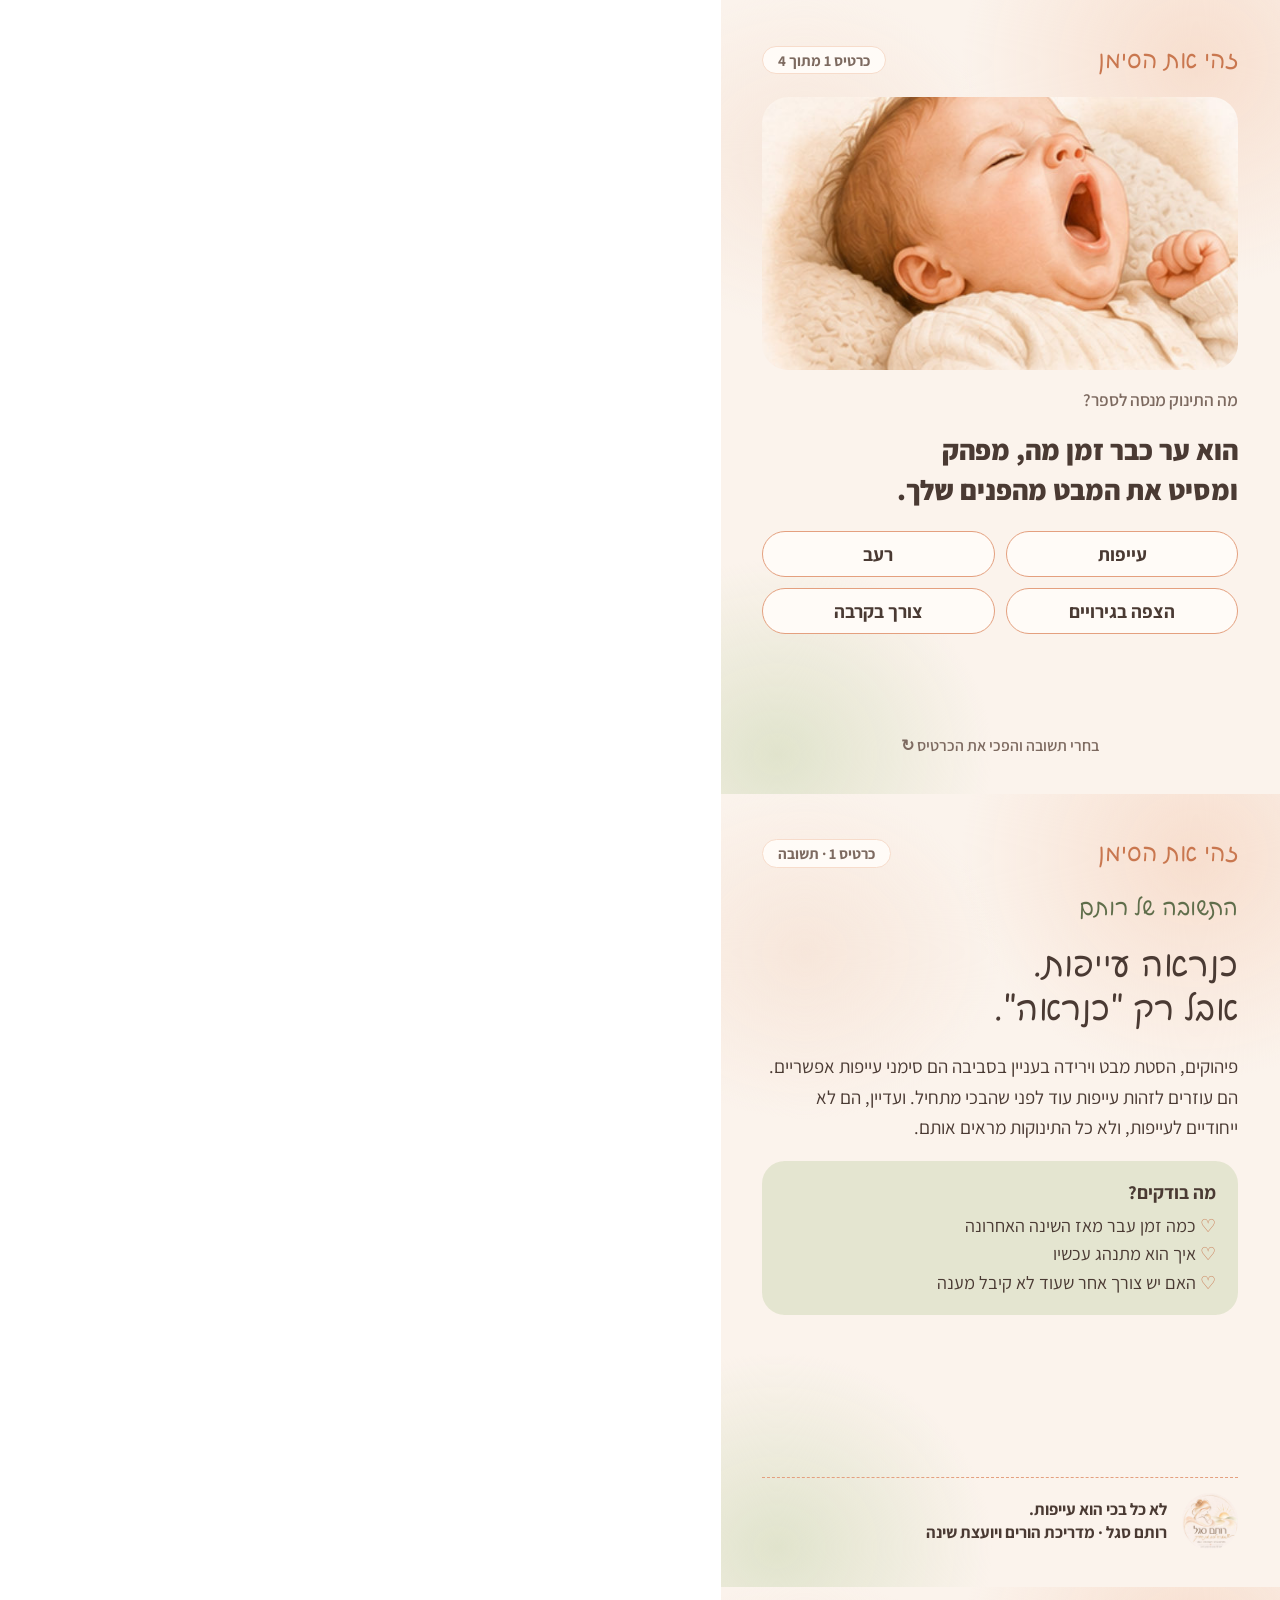
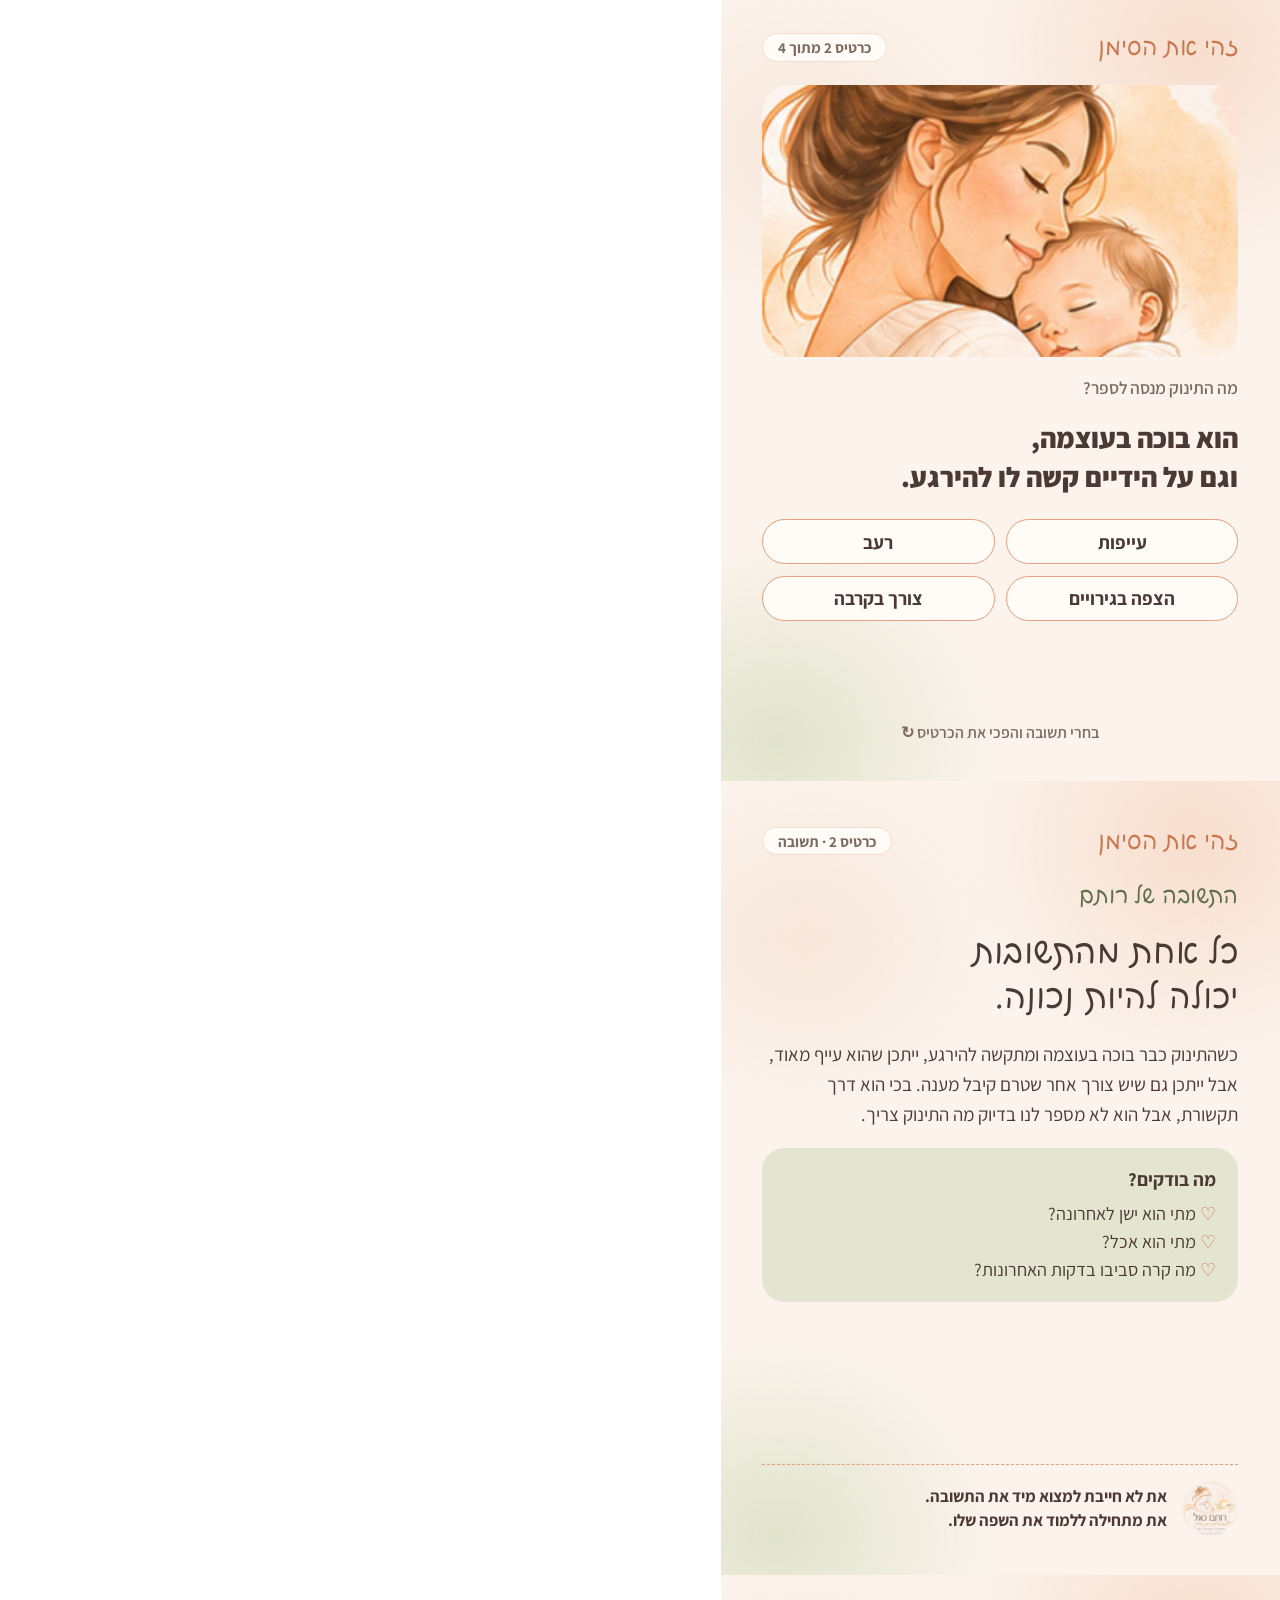
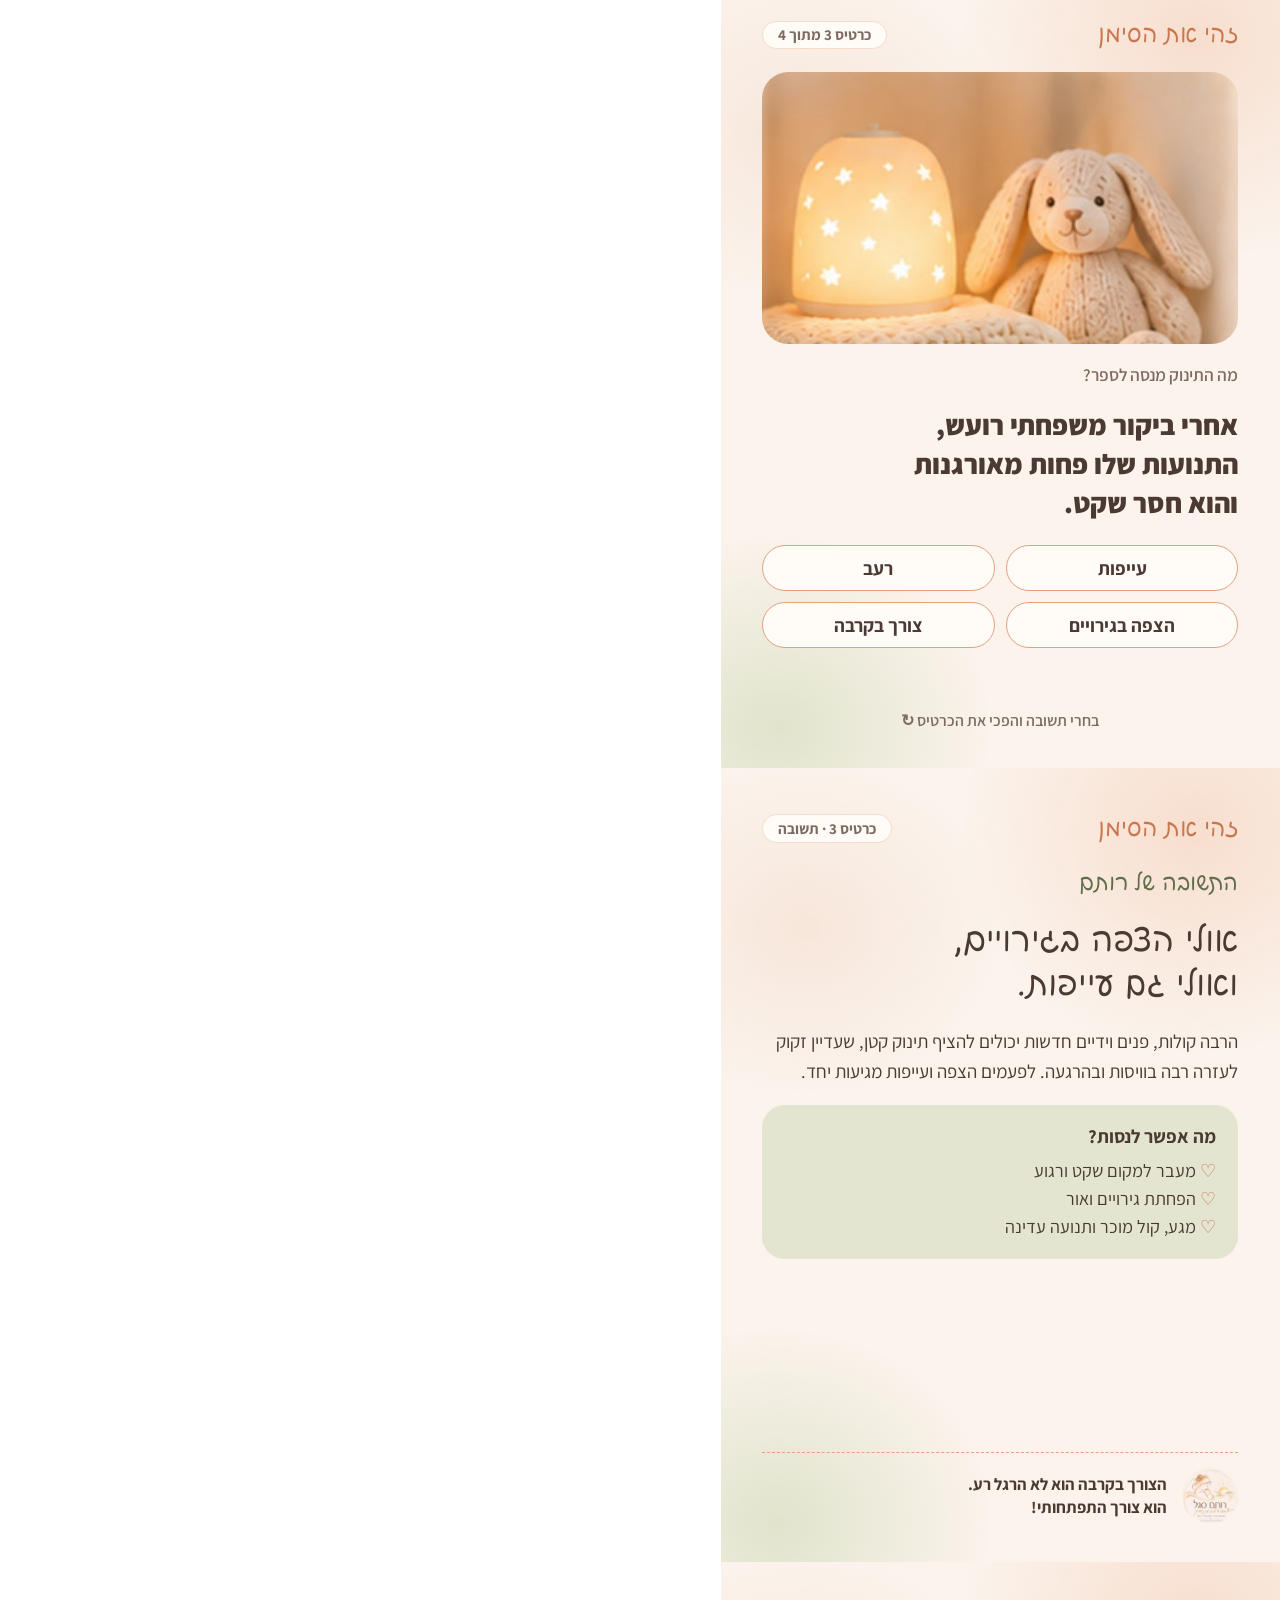
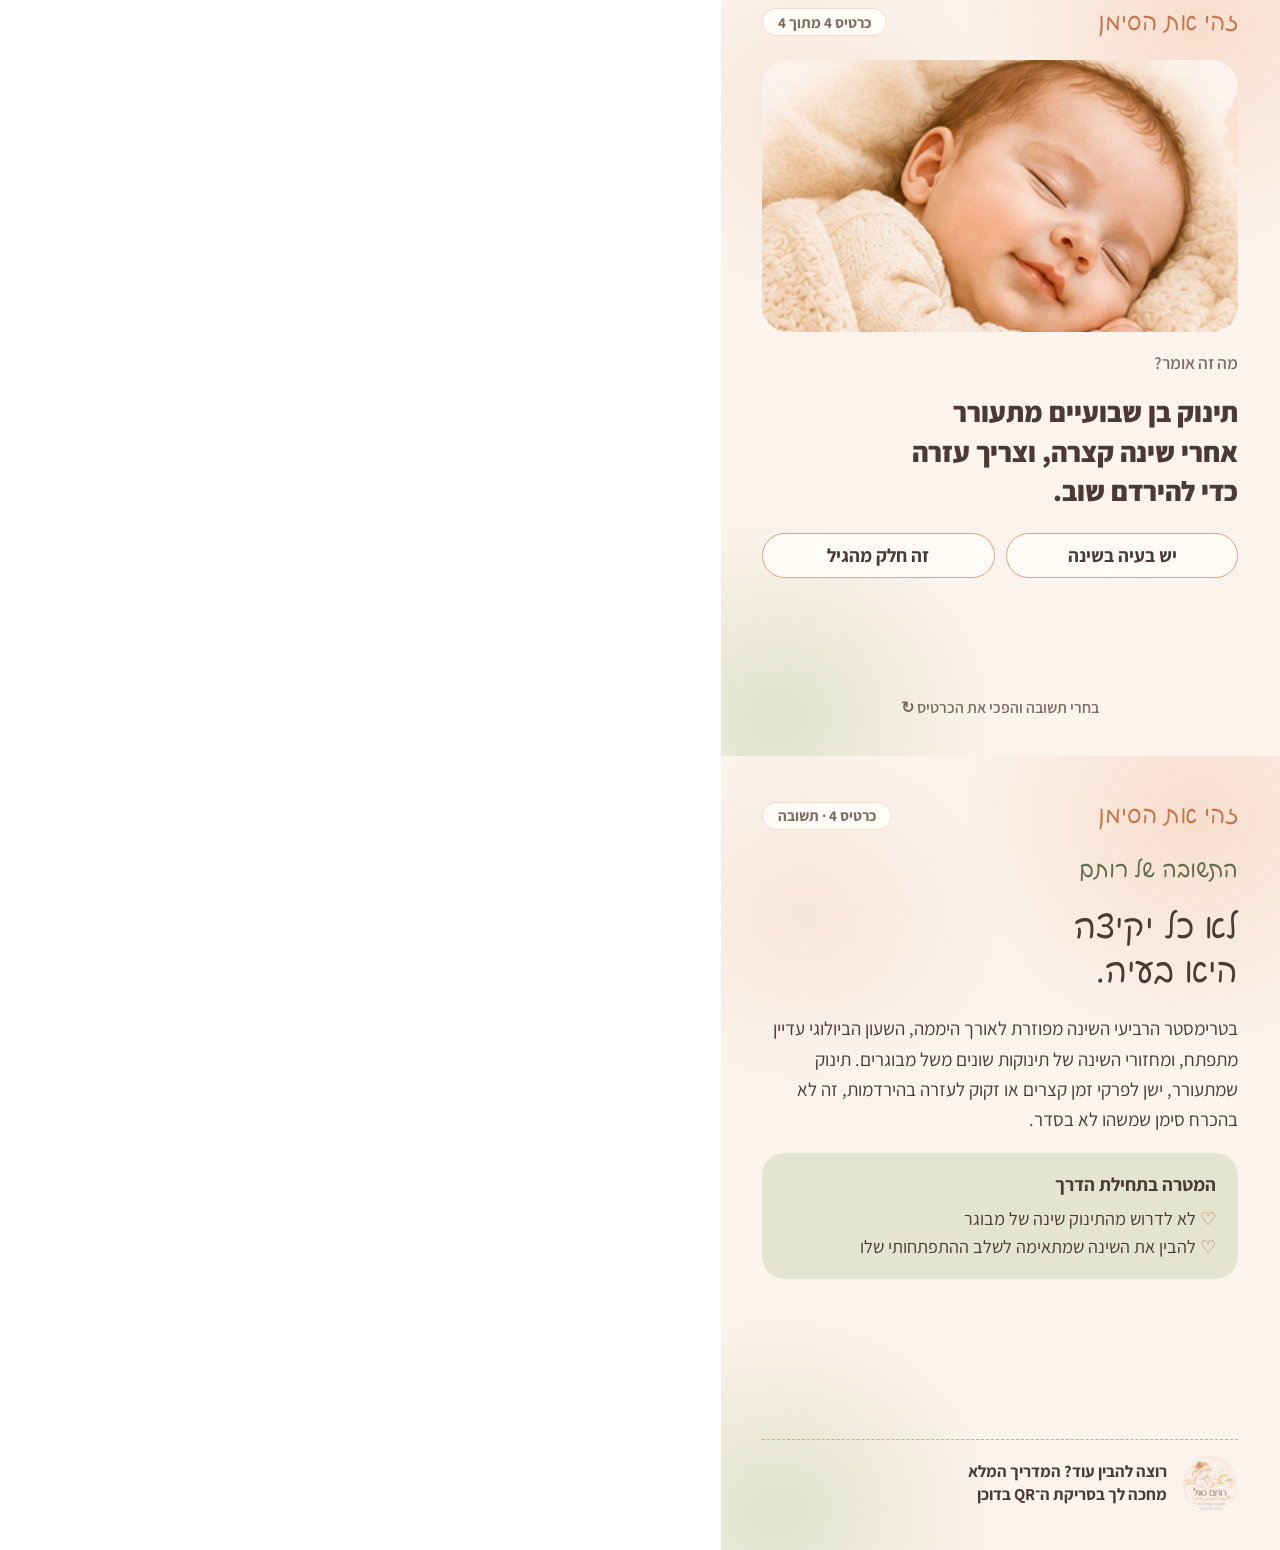
==== print/game-cards-a5.html @ 62c2d1f6 "Back up print materials, QR codes and README Co-Authored-By: Claude Opus 5.5 <noreply@anthropic.com>" ====
<!doctype html><html lang="he" dir="rtl"><head><meta charset="utf-8"><title>משחק זהי את הסימן</title>
<link rel="stylesheet" href="common.css">
<style>
@page{size:148mm 210mm;margin:0}
.page{width:148mm;height:210mm;padding:11mm 11mm 10mm;display:flex;flex-direction:column;gap:5mm}
.top{display:flex;justify-content:space-between;align-items:center}
.top .game{font-family:var(--hand);font-size:6.4mm;color:var(--deep)}
.top .num{font-size:4mm;font-weight:700;color:var(--soft);background:var(--card);border:.3mm solid var(--blush);border-radius:99px;padding:1mm 4mm}
.photo{width:100%;height:72mm;object-fit:cover;border-radius:7mm}
.q{font-size:4.6mm;color:var(--soft);font-weight:600}
.sit{font-weight:800;font-size:7.4mm;line-height:1.4}
.opts{display:grid;grid-template-columns:1fr 1fr;gap:3mm;margin-top:1mm}
.opts span{background:var(--card);border:.5mm solid var(--peach);border-radius:99px;text-align:center;padding:2.6mm;font-size:5mm;font-weight:700}
.flip{margin-top:auto;text-align:center;font-size:4.2mm;color:var(--soft);font-weight:600}
/* back */
.back{justify-content:flex-start}
.ans-k{font-family:var(--hand);font-size:6mm;color:var(--sage-ink)}
.ans{font-family:var(--hand);font-size:9mm;line-height:1.3}
.back p.t{font-size:5mm;line-height:1.6}
.look{background:rgba(213,221,191,.6);border-radius:6mm;padding:5mm 6mm;display:flex;flex-direction:column;gap:2mm}
.look b{font-size:5mm}
.look li{font-size:4.8mm;line-height:1.55;list-style:none}
.look li::before{content:"♡ ";color:var(--deep)}
.sig{margin-top:auto;display:flex;align-items:center;gap:4mm;border-top:.3mm dashed var(--peach);padding-top:4mm}
.sig img{width:15mm;height:15mm;border-radius:50%}
.sig p{font-weight:700;font-size:4.4mm;line-height:1.4}
</style></head><body>

<!-- card 1 -->
<div class="page">
  <div class="top"><span class="game">זהי את הסימן</span><span class="num">כרטיס 1 מתוך 4</span></div>
  <img class="photo" src="../img/yawn.jpg" alt="">
  <p class="q">מה התינוק מנסה לספר?</p>
  <p class="sit">הוא ער כבר זמן מה, מפהק<br>ומסיט את המבט מהפנים שלך.</p>
  <div class="opts"><span>עייפות</span><span>רעב</span><span>הצפה בגירויים</span><span>צורך בקרבה</span></div>
  <p class="flip">בחרי תשובה והפכי את הכרטיס ↻</p>
</div>
<div class="page back">
  <div class="top"><span class="game">זהי את הסימן</span><span class="num">כרטיס 1 · תשובה</span></div>
  <p class="ans-k">התשובה של רותם</p>
  <p class="ans">כנראה עייפות.<br>אבל רק "כנראה".</p>
  <p class="t">פיהוקים, הסטת מבט וירידה בעניין בסביבה הם סימני עייפות אפשריים. הם עוזרים לזהות עייפות עוד לפני שהבכי מתחיל. ועדיין, הם לא ייחודיים לעייפות, ולא כל התינוקות מראים אותם.</p>
  <div class="look"><b>מה בודקים?</b><ul><li>כמה זמן עבר מאז השינה האחרונה</li><li>איך הוא מתנהג עכשיו</li><li>האם יש צורך אחר שעוד לא קיבל מענה</li></ul></div>
  <div class="sig"><img src="../img/logo.jpg" alt=""><p>לא כל בכי הוא עייפות.<br>רותם סגל · מדריכת הורים ויועצת שינה</p></div>
</div>

<!-- card 2 -->
<div class="page">
  <div class="top"><span class="game">זהי את הסימן</span><span class="num">כרטיס 2 מתוך 4</span></div>
  <img class="photo" src="../img/mother.jpg" alt="" style="object-position:center 80%">
  <p class="q">מה התינוק מנסה לספר?</p>
  <p class="sit">הוא בוכה בעוצמה,<br>וגם על הידיים קשה לו להירגע.</p>
  <div class="opts"><span>עייפות</span><span>רעב</span><span>הצפה בגירויים</span><span>צורך בקרבה</span></div>
  <p class="flip">בחרי תשובה והפכי את הכרטיס ↻</p>
</div>
<div class="page back">
  <div class="top"><span class="game">זהי את הסימן</span><span class="num">כרטיס 2 · תשובה</span></div>
  <p class="ans-k">התשובה של רותם</p>
  <p class="ans">כל אחת מהתשובות<br>יכולה להיות נכונה.</p>
  <p class="t">כשהתינוק כבר בוכה בעוצמה ומתקשה להירגע, ייתכן שהוא עייף מאוד, אבל ייתכן גם שיש צורך אחר שטרם קיבל מענה. בכי הוא דרך תקשורת, אבל הוא לא מספר לנו בדיוק מה התינוק צריך.</p>
  <div class="look"><b>מה בודקים?</b><ul><li>מתי הוא ישן לאחרונה?</li><li>מתי הוא אכל?</li><li>מה קרה סביבו בדקות האחרונות?</li></ul></div>
  <div class="sig"><img src="../img/logo.jpg" alt=""><p>את לא חייבת למצוא מיד את התשובה.<br>את מתחילה ללמוד את השפה שלו.</p></div>
</div>

<!-- card 3 -->
<div class="page">
  <div class="top"><span class="game">זהי את הסימן</span><span class="num">כרטיס 3 מתוך 4</span></div>
  <img class="photo" src="../img/tool2.jpg" alt="">
  <p class="q">מה התינוק מנסה לספר?</p>
  <p class="sit">אחרי ביקור משפחתי רועש,<br>התנועות שלו פחות מאורגנות<br>והוא חסר שקט.</p>
  <div class="opts"><span>עייפות</span><span>רעב</span><span>הצפה בגירויים</span><span>צורך בקרבה</span></div>
  <p class="flip">בחרי תשובה והפכי את הכרטיס ↻</p>
</div>
<div class="page back">
  <div class="top"><span class="game">זהי את הסימן</span><span class="num">כרטיס 3 · תשובה</span></div>
  <p class="ans-k">התשובה של רותם</p>
  <p class="ans">אולי הצפה בגירויים,<br>ואולי גם עייפות.</p>
  <p class="t">הרבה קולות, פנים וידיים חדשות יכולים להציף תינוק קטן, שעדיין זקוק לעזרה רבה בוויסות ובהרגעה. לפעמים הצפה ועייפות מגיעות יחד.</p>
  <div class="look"><b>מה אפשר לנסות?</b><ul><li>מעבר למקום שקט ורגוע</li><li>הפחתת גירויים ואור</li><li>מגע, קול מוכר ותנועה עדינה</li></ul></div>
  <div class="sig"><img src="../img/logo.jpg" alt=""><p>הצורך בקרבה הוא לא הרגל רע.<br>הוא צורך התפתחותי!</p></div>
</div>

<!-- card 4 -->
<div class="page">
  <div class="top"><span class="game">זהי את הסימן</span><span class="num">כרטיס 4 מתוך 4</span></div>
  <img class="photo" src="../img/sleep.jpg" alt="">
  <p class="q">מה זה אומר?</p>
  <p class="sit">תינוק בן שבועיים מתעורר<br>אחרי שינה קצרה, וצריך עזרה<br>כדי להירדם שוב.</p>
  <div class="opts"><span>יש בעיה בשינה</span><span>זה חלק מהגיל</span></div>
  <p class="flip">בחרי תשובה והפכי את הכרטיס ↻</p>
</div>
<div class="page back">
  <div class="top"><span class="game">זהי את הסימן</span><span class="num">כרטיס 4 · תשובה</span></div>
  <p class="ans-k">התשובה של רותם</p>
  <p class="ans">לא כל יקיצה<br>היא בעיה.</p>
  <p class="t">בטרימסטר הרביעי השינה מפוזרת לאורך היממה, השעון הביולוגי עדיין מתפתח, ומחזורי השינה של תינוקות שונים משל מבוגרים. תינוק שמתעורר, ישן לפרקי זמן קצרים או זקוק לעזרה בהירדמות, זה לא בהכרח סימן שמשהו לא בסדר.</p>
  <div class="look"><b>המטרה בתחילת הדרך</b><ul><li>לא לדרוש מהתינוק שינה של מבוגר</li><li>להבין את השינה שמתאימה לשלב ההתפתחותי שלו</li></ul></div>
  <div class="sig"><img src="../img/logo.jpg" alt=""><p>רוצה להבין עוד? המדריך המלא<br>מחכה לך בסריקת ה־QR בדוכן</p></div>
</div>
</body></html>
---- print/common.css ----
@import url("https://fonts.googleapis.com/css2?family=Assistant:wght@400;600;700;800&display=block");
@import url("https://fonts.googleapis.com/css2?family=Playpen+Sans+Hebrew:wght@500;700&display=block");
:root{
  --paper:#FBF3EC; --paper2:#F6E3D6; --card:#FFFBF7; --ink:#4A3A33; --soft:#7D6A60;
  --peach:#E4A07F; --deep:#C9774F; --blush:#F7DCCB; --sage:#D5DDBF; --sage-ink:#5F6E4B;
  --hand:"Playpen Sans Hebrew","Assistant",sans-serif; --body:"Assistant",Arial,sans-serif;
}
*{box-sizing:border-box;margin:0;padding:0}
html{-webkit-print-color-adjust:exact;print-color-adjust:exact}
body{font-family:var(--body);color:var(--ink);direction:rtl}
.page{position:relative;overflow:hidden;break-after:page;page-break-after:always;
  background:
    radial-gradient(ellipse 60% 40% at 85% 8%, rgba(247,220,203,.9), transparent 70%),
    radial-gradient(ellipse 55% 35% at 10% 95%, rgba(213,221,191,.7), transparent 70%),
    radial-gradient(ellipse 50% 30% at 15% 20%, rgba(246,227,214,.8), transparent 70%),
    var(--paper)}
.page:last-child{break-after:auto;page-break-after:auto}
.hand{font-family:var(--hand)}
.center{text-align:center}
.blob{background:radial-gradient(ellipse at center,var(--blush) 0%,rgba(247,220,203,.0) 70%)}
.round{border-radius:50%}
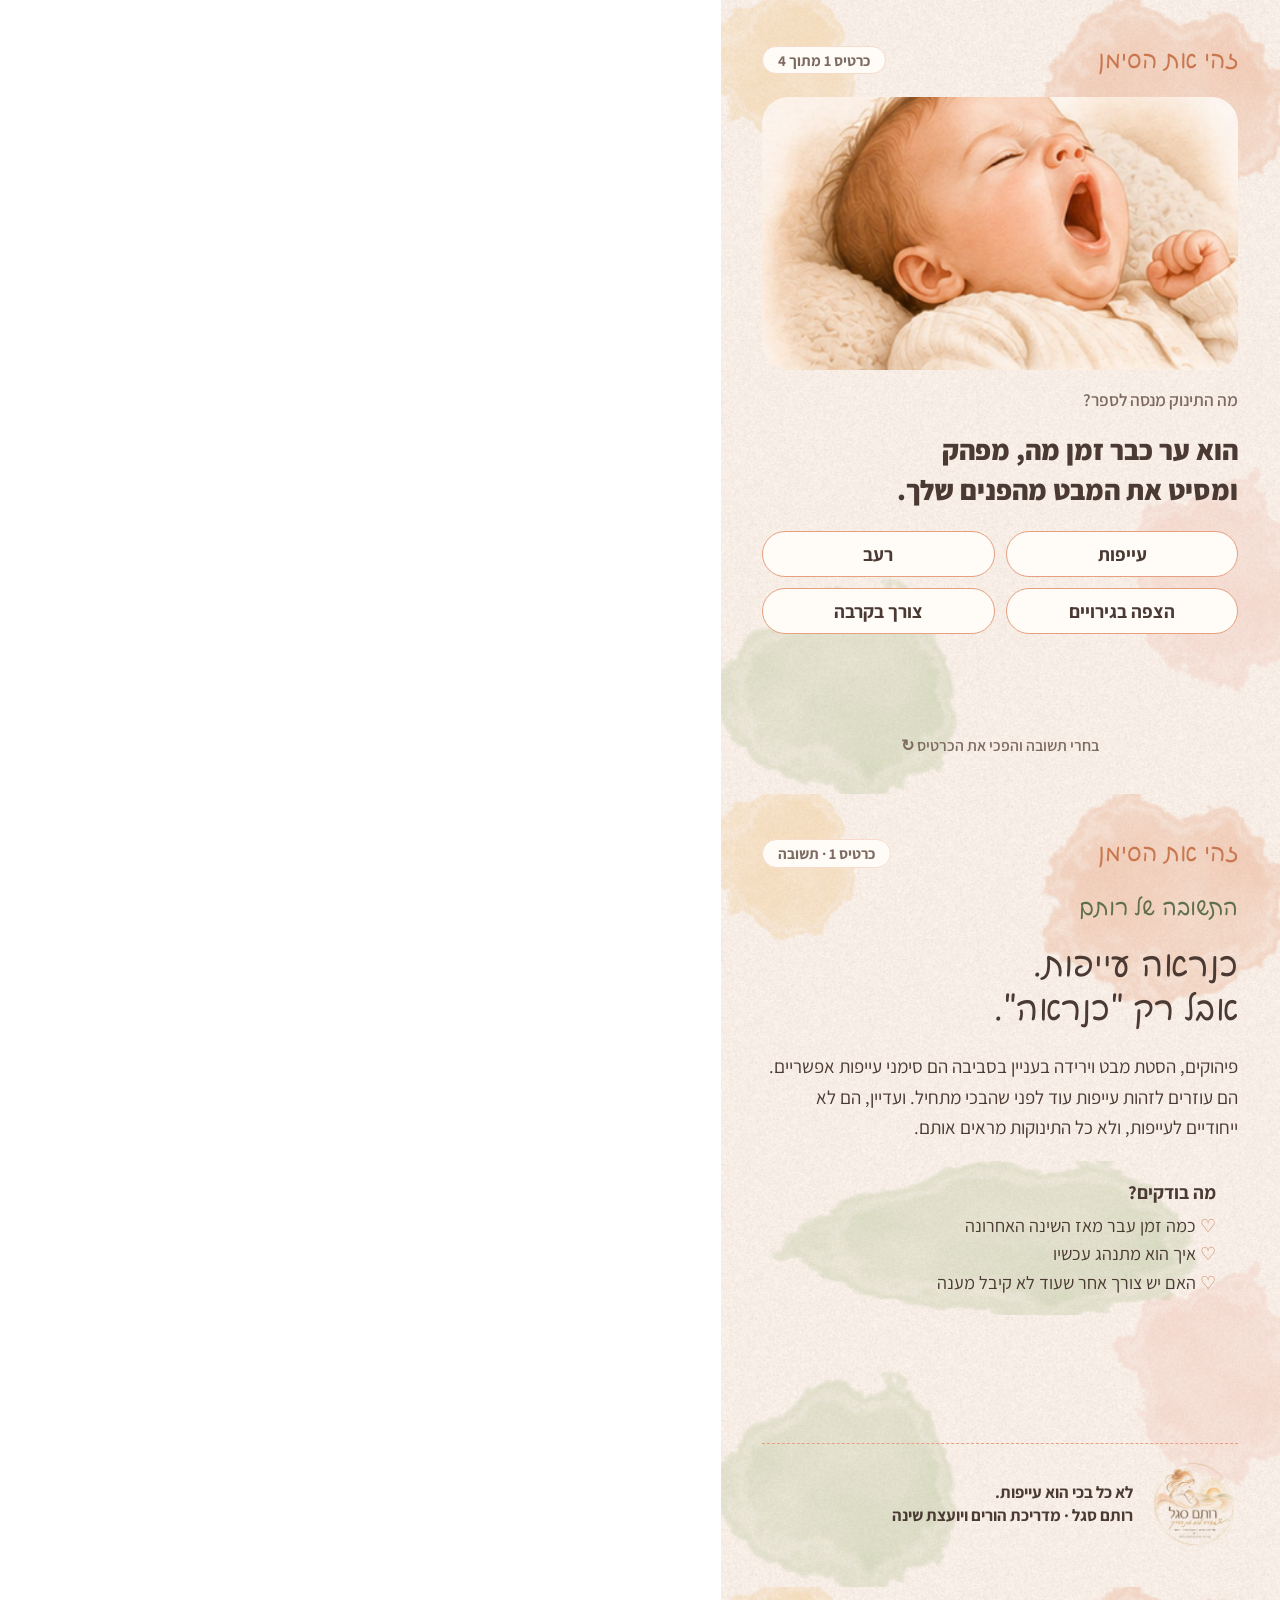
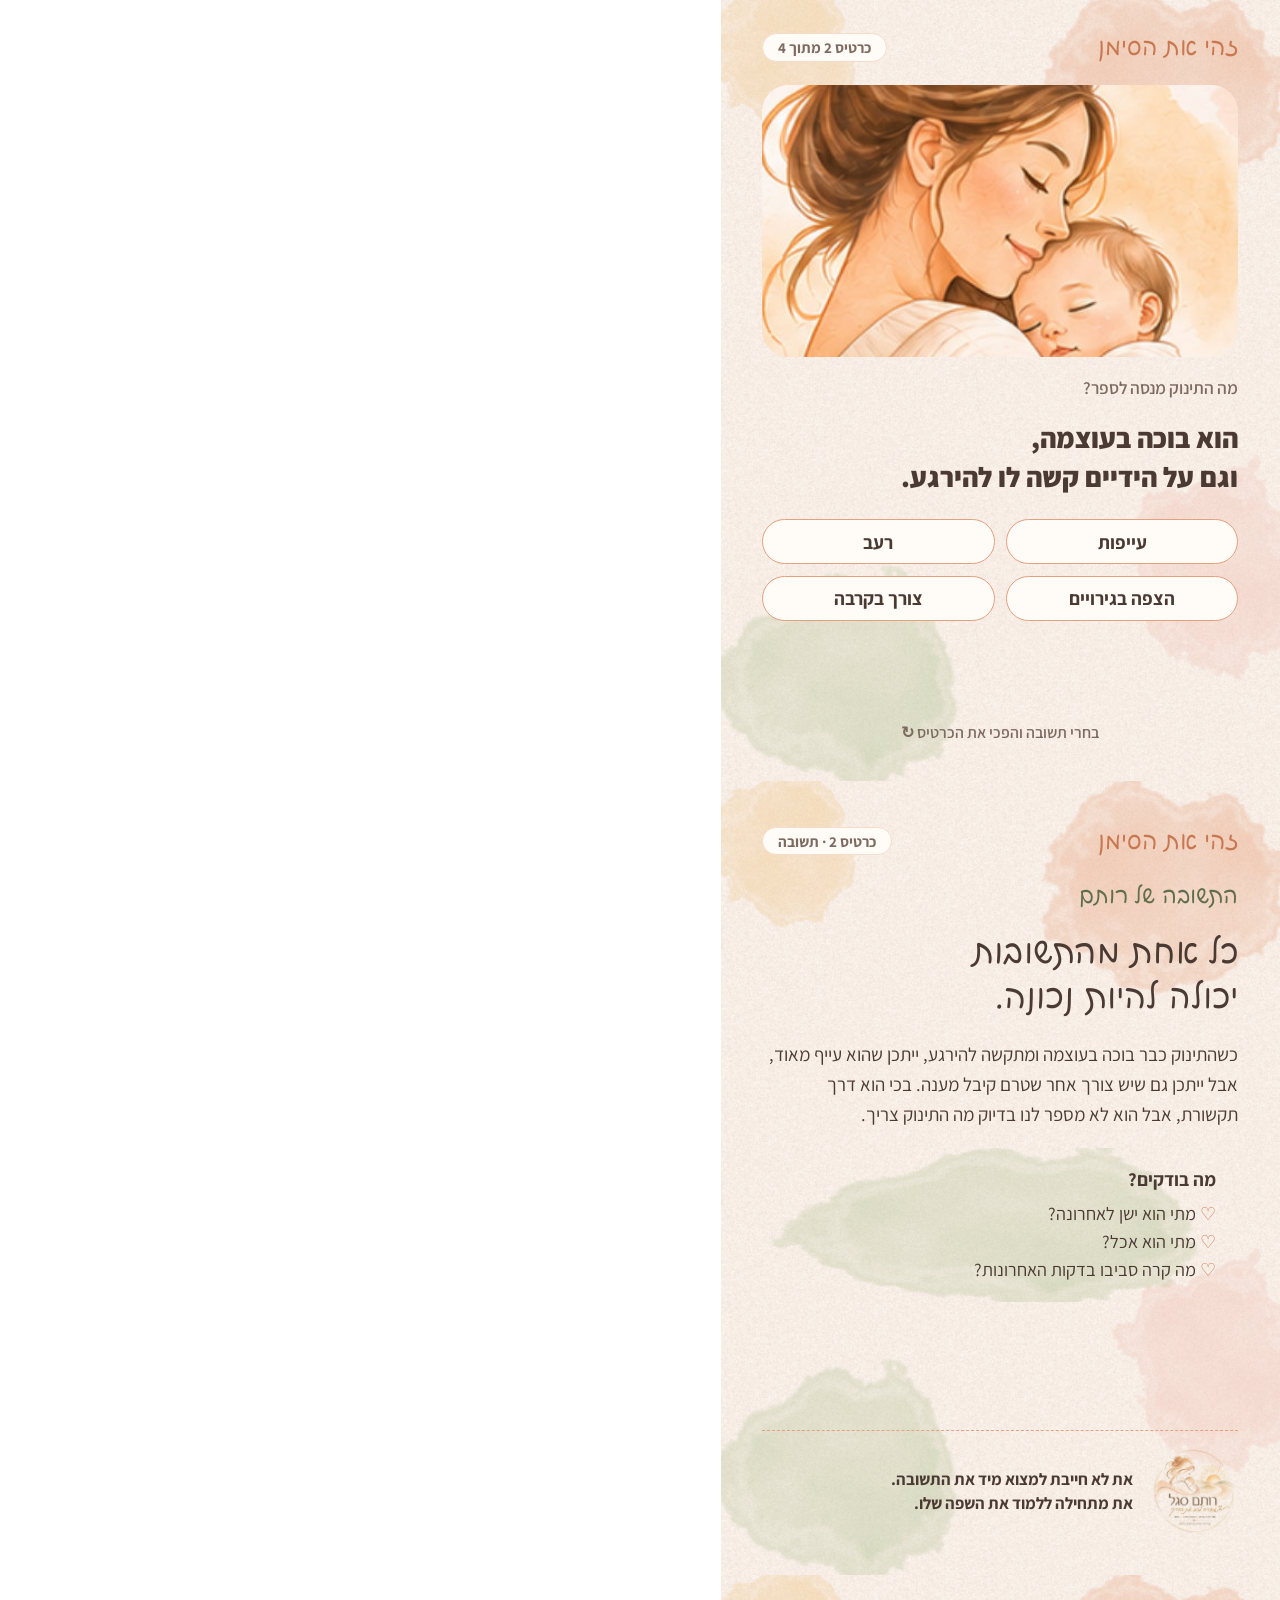
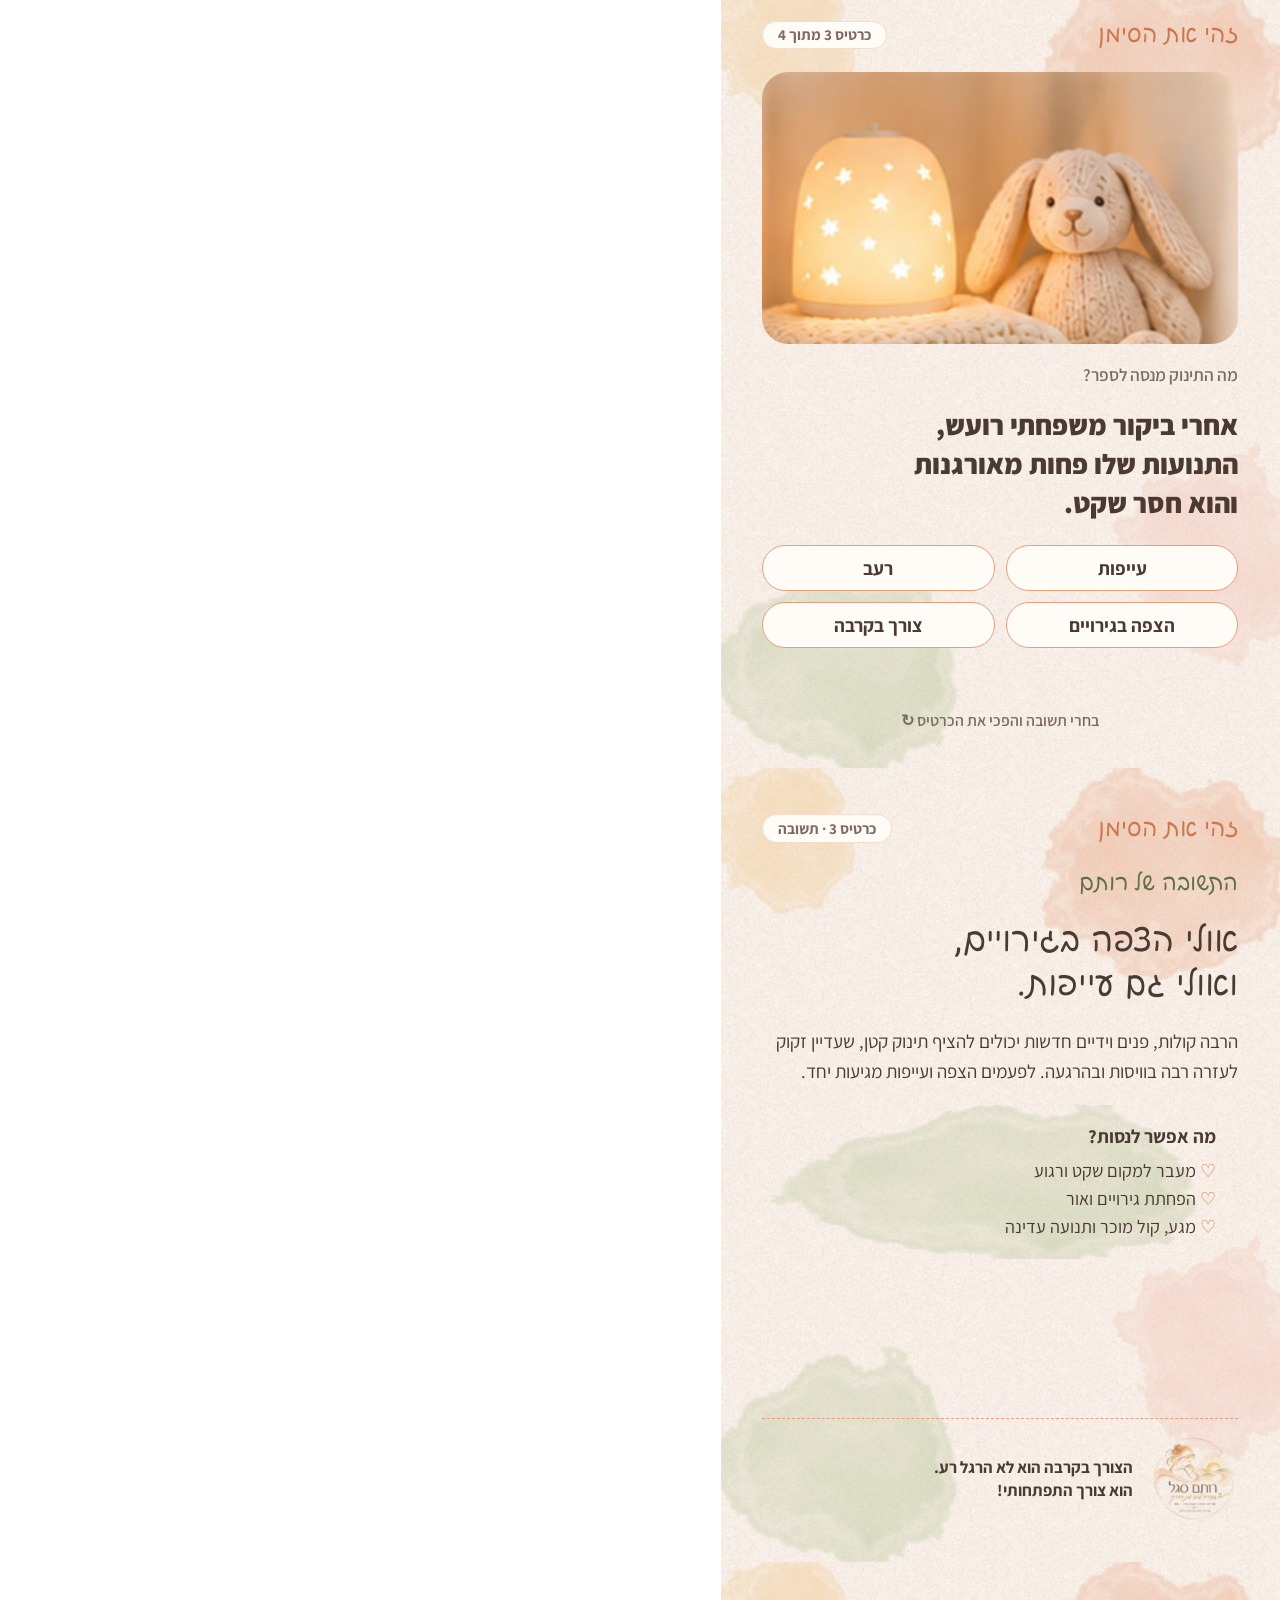
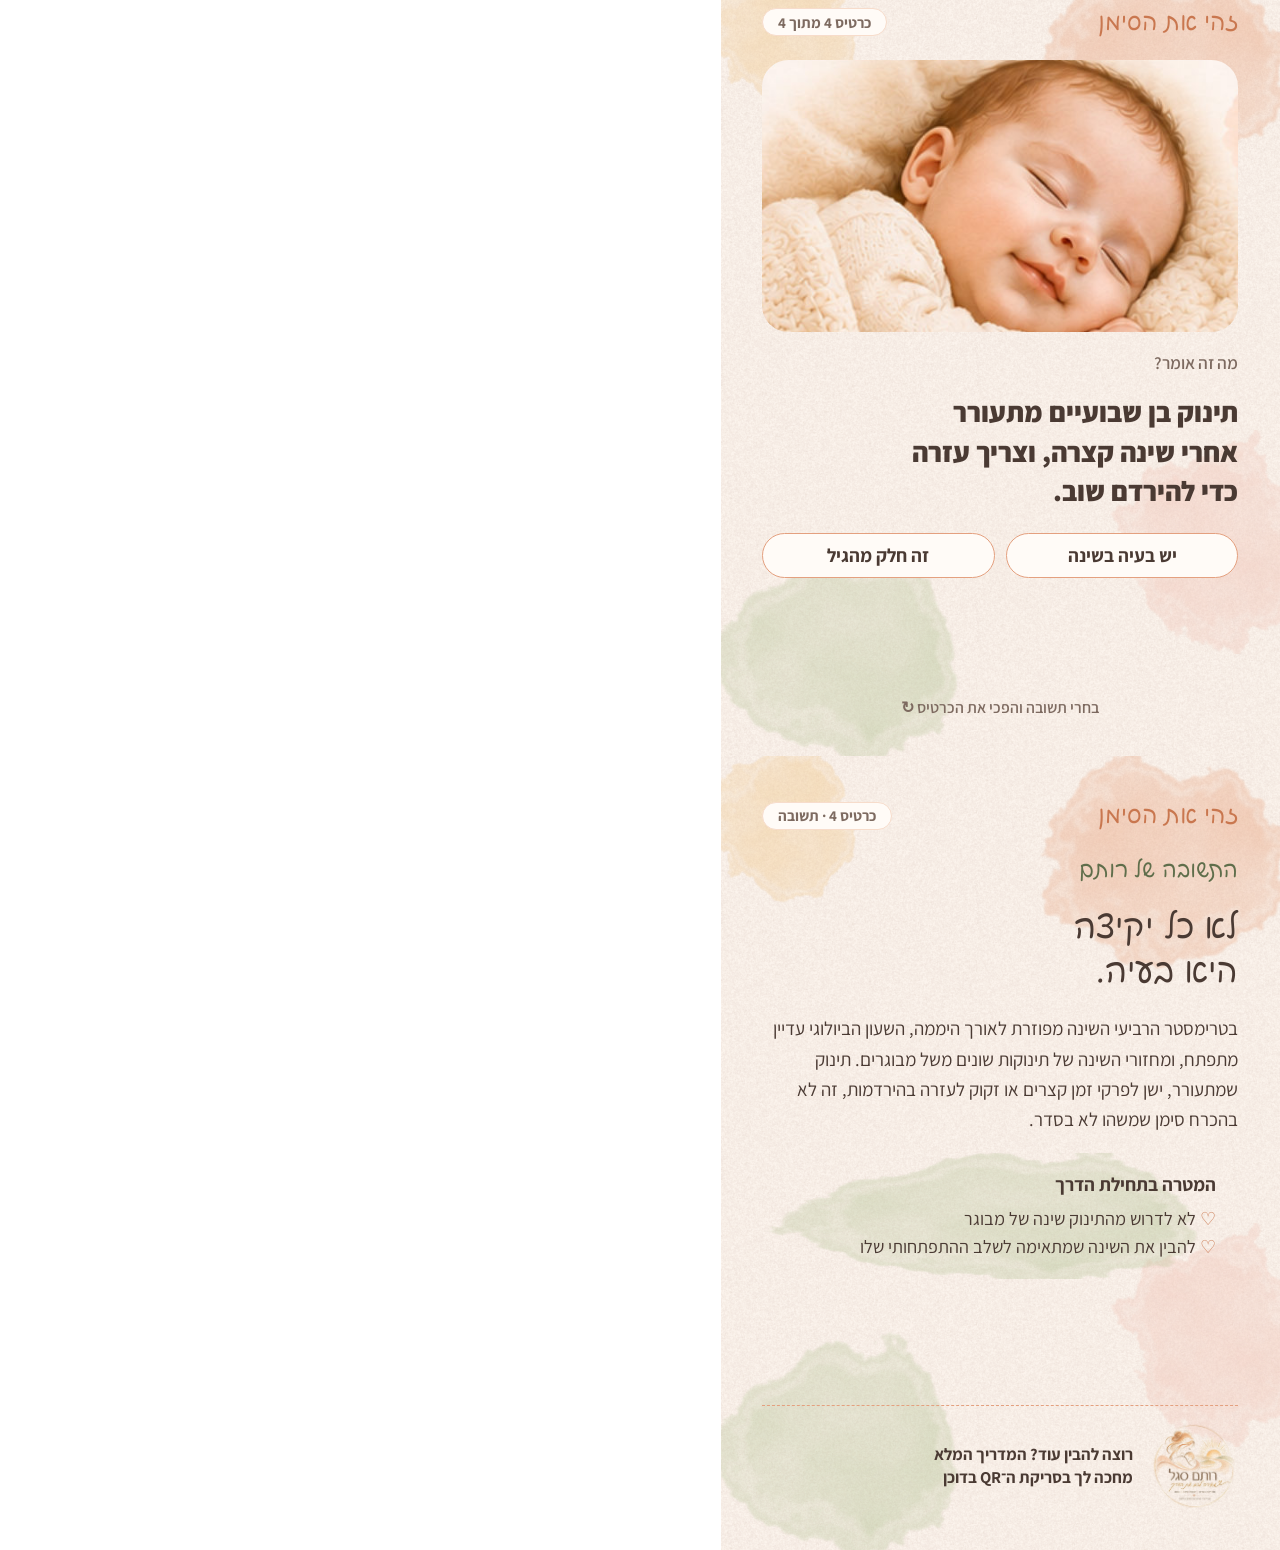
==== commit d7870a44: "Watercolor style and large logo across all print materials Co-Authored-By: Claude Opus 5.5 <noreply@" ====
--- a/print/game-cards-a5.html
+++ b/print/game-cards-a5.html
@@ -17,12 +17,12 @@
 .ans-k{font-family:var(--hand);font-size:6mm;color:var(--sage-ink)}
 .ans{font-family:var(--hand);font-size:9mm;line-height:1.3}
 .back p.t{font-size:5mm;line-height:1.6}
-.look{background:rgba(213,221,191,.6);border-radius:6mm;padding:5mm 6mm;display:flex;flex-direction:column;gap:2mm}
+.look{background:url(../img/wash-sage.png) no-repeat center/108% 150%;padding:5mm 6mm;display:flex;flex-direction:column;gap:2mm}
 .look b{font-size:5mm}
 .look li{font-size:4.8mm;line-height:1.55;list-style:none}
 .look li::before{content:"♡ ";color:var(--deep)}
 .sig{margin-top:auto;display:flex;align-items:center;gap:4mm;border-top:.3mm dashed var(--peach);padding-top:4mm}
-.sig img{width:15mm;height:15mm;border-radius:50%}
+.sig img{width:24mm;height:24mm}
 .sig p{font-weight:700;font-size:4.4mm;line-height:1.4}
 </style></head><body>
 
@@ -41,7 +41,7 @@
   <p class="ans">כנראה עייפות.<br>אבל רק "כנראה".</p>
   <p class="t">פיהוקים, הסטת מבט וירידה בעניין בסביבה הם סימני עייפות אפשריים. הם עוזרים לזהות עייפות עוד לפני שהבכי מתחיל. ועדיין, הם לא ייחודיים לעייפות, ולא כל התינוקות מראים אותם.</p>
   <div class="look"><b>מה בודקים?</b><ul><li>כמה זמן עבר מאז השינה האחרונה</li><li>איך הוא מתנהג עכשיו</li><li>האם יש צורך אחר שעוד לא קיבל מענה</li></ul></div>
-  <div class="sig"><img src="../img/logo.jpg" alt=""><p>לא כל בכי הוא עייפות.<br>רותם סגל · מדריכת הורים ויועצת שינה</p></div>
+  <div class="sig"><img src="../img/logo-hd.png" alt=""><p>לא כל בכי הוא עייפות.<br>רותם סגל · מדריכת הורים ויועצת שינה</p></div>
 </div>
 
 <!-- card 2 -->
@@ -59,7 +59,7 @@
   <p class="ans">כל אחת מהתשובות<br>יכולה להיות נכונה.</p>
   <p class="t">כשהתינוק כבר בוכה בעוצמה ומתקשה להירגע, ייתכן שהוא עייף מאוד, אבל ייתכן גם שיש צורך אחר שטרם קיבל מענה. בכי הוא דרך תקשורת, אבל הוא לא מספר לנו בדיוק מה התינוק צריך.</p>
   <div class="look"><b>מה בודקים?</b><ul><li>מתי הוא ישן לאחרונה?</li><li>מתי הוא אכל?</li><li>מה קרה סביבו בדקות האחרונות?</li></ul></div>
-  <div class="sig"><img src="../img/logo.jpg" alt=""><p>את לא חייבת למצוא מיד את התשובה.<br>את מתחילה ללמוד את השפה שלו.</p></div>
+  <div class="sig"><img src="../img/logo-hd.png" alt=""><p>את לא חייבת למצוא מיד את התשובה.<br>את מתחילה ללמוד את השפה שלו.</p></div>
 </div>
 
 <!-- card 3 -->
@@ -77,7 +77,7 @@
   <p class="ans">אולי הצפה בגירויים,<br>ואולי גם עייפות.</p>
   <p class="t">הרבה קולות, פנים וידיים חדשות יכולים להציף תינוק קטן, שעדיין זקוק לעזרה רבה בוויסות ובהרגעה. לפעמים הצפה ועייפות מגיעות יחד.</p>
   <div class="look"><b>מה אפשר לנסות?</b><ul><li>מעבר למקום שקט ורגוע</li><li>הפחתת גירויים ואור</li><li>מגע, קול מוכר ותנועה עדינה</li></ul></div>
-  <div class="sig"><img src="../img/logo.jpg" alt=""><p>הצורך בקרבה הוא לא הרגל רע.<br>הוא צורך התפתחותי!</p></div>
+  <div class="sig"><img src="../img/logo-hd.png" alt=""><p>הצורך בקרבה הוא לא הרגל רע.<br>הוא צורך התפתחותי!</p></div>
 </div>
 
 <!-- card 4 -->
@@ -95,6 +95,6 @@
   <p class="ans">לא כל יקיצה<br>היא בעיה.</p>
   <p class="t">בטרימסטר הרביעי השינה מפוזרת לאורך היממה, השעון הביולוגי עדיין מתפתח, ומחזורי השינה של תינוקות שונים משל מבוגרים. תינוק שמתעורר, ישן לפרקי זמן קצרים או זקוק לעזרה בהירדמות, זה לא בהכרח סימן שמשהו לא בסדר.</p>
   <div class="look"><b>המטרה בתחילת הדרך</b><ul><li>לא לדרוש מהתינוק שינה של מבוגר</li><li>להבין את השינה שמתאימה לשלב ההתפתחותי שלו</li></ul></div>
-  <div class="sig"><img src="../img/logo.jpg" alt=""><p>רוצה להבין עוד? המדריך המלא<br>מחכה לך בסריקת ה־QR בדוכן</p></div>
+  <div class="sig"><img src="../img/logo-hd.png" alt=""><p>רוצה להבין עוד? המדריך המלא<br>מחכה לך בסריקת ה־QR בדוכן</p></div>
 </div>
 </body></html>
--- a/print/common.css
+++ b/print/common.css
@@ -10,9 +10,11 @@
 body{font-family:var(--body);color:var(--ink);direction:rtl}
 .page{position:relative;overflow:hidden;break-after:page;page-break-after:always;
   background:
-    radial-gradient(ellipse 60% 40% at 85% 8%, rgba(247,220,203,.9), transparent 70%),
-    radial-gradient(ellipse 55% 35% at 10% 95%, rgba(213,221,191,.7), transparent 70%),
-    radial-gradient(ellipse 50% 30% at 15% 20%, rgba(246,227,214,.8), transparent 70%),
+    url(../img/wash-peach.png) no-repeat right -12% top -8%/52% auto,
+    url(../img/wash-sage.png) no-repeat left -14% bottom -10%/55% auto,
+    url(../img/wash-sun.png) no-repeat left -8% top -5%/34% auto,
+    url(../img/wash-blush.png) no-repeat right -16% bottom 18%/40% auto,
+    url(../img/grain.png),
     var(--paper)}
 .page:last-child{break-after:auto;page-break-after:auto}
 .hand{font-family:var(--hand)}
